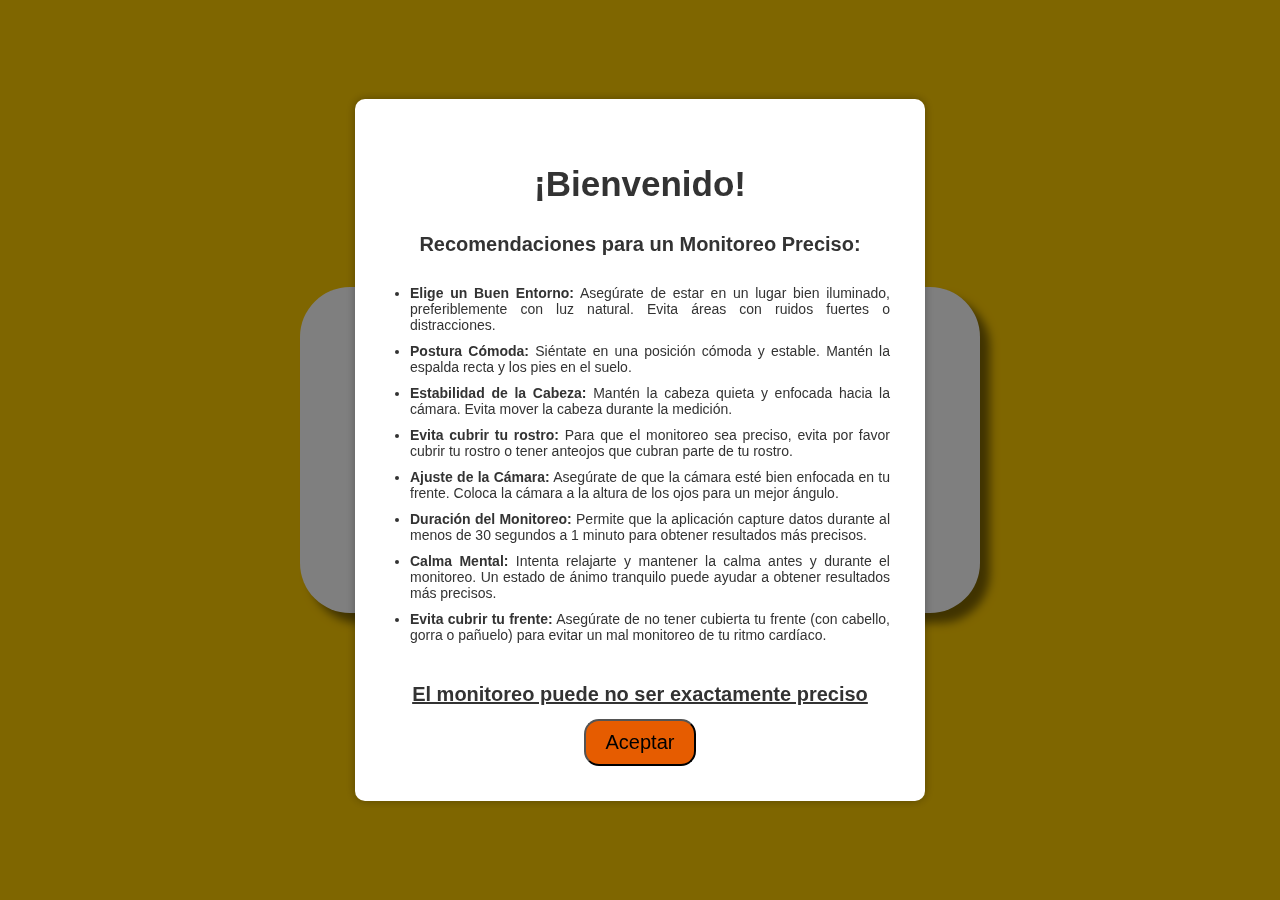
==== index.html @ 093098eb "Add files via upload" ====
<!DOCTYPE html>
<html lang="es">
<head>
    <meta charset="UTF-8">
    <meta name="viewport" content="width=device-width, initial-scale=1.0">
    <title>PRUEBAS</title>
    <link rel="stylesheet" href="CSS/index.css">

    <script src="JS/index.js"></script>
    <script src="JS/Controlador.js"></script>
    <script src="JS/Vista.js"></script>
    <script src="JS/ajax.js"></script>
</head>
<body>
    <div class="inicio">
        <main></main>
    </div>

    <!-- <div class="overlay" id="overlay">
        <div class="popup">
            <button class="clase-btn" id="clasePopup">&times;</button>
            <h2>¡Bienvenido!</h2>
            <p>Por favor, asegúrate de que la cámara esté bien posicionada, etc...</p>
        </div>
    </div> -->

    <!-- <div class="overlay" id="overlay">
        <div class="popup">
            <button class="clase-btn" id="clasePopup">&times;</button>
            <h2><b>¡Bienvenido!</b></h2>
            <h3>Recomendaciones</h3>
            <p>Para obtener los mejores resultados al medir tu ritmo cardíaco,</p>
            <p>asegúrate de estar en un <b>ambiente bien iluminado</b> y</p>
            <p><b>libre de distracciones</b>.</p>
            <p>Siéntate en una posición cómoda y mantén la cabeza <b>estable</b></p>
            <p>mientras la cámara captura tu imagen. Además, asegúrate de tener</p>
            <p>tu frente despejada y libre de tu cabello.</p>
            
            <p>\n</p>

            <p><b>¡Disfruta de tu experiencia!</b></p>

            <p><b><u>Los resultados pueden no siempre serán exactos</u></b></p>
        </div>
    </div> -->

    <div class="overlay" id="overlay">
        <div class="popup">
            <h2>¡Bienvenido!</h2>
            <p><strong>Recomendaciones para un Monitoreo Preciso:</strong></p>
            <ul>
                <li><strong>Elige un Buen Entorno:</strong> Asegúrate de estar en un lugar bien iluminado, preferiblemente con luz natural. Evita áreas con ruidos fuertes o distracciones.</li>
                <li><strong>Postura Cómoda:</strong> Siéntate en una posición cómoda y estable. Mantén la espalda recta y los pies en el suelo.</li>
                <li><strong>Estabilidad de la Cabeza:</strong> Mantén la cabeza quieta y enfocada hacia la cámara. Evita mover la cabeza durante la medición.</li>
                <li><strong>Evita cubrir tu rostro:</strong> Para que el monitoreo sea preciso, evita por favor cubrir tu rostro o tener anteojos que cubran parte de tu rostro.</li>
                <li><strong>Ajuste de la Cámara:</strong> Asegúrate de que la cámara esté bien enfocada en tu frente. Coloca la cámara a la altura de los ojos para un mejor ángulo.</li>
                <li><strong>Duración del Monitoreo:</strong> Permite que la aplicación capture datos durante al menos de 30 segundos a 1 minuto para obtener resultados más precisos.</li>
                <li><strong>Calma Mental:</strong> Intenta relajarte y mantener la calma antes y durante el monitoreo. Un estado de ánimo tranquilo puede ayudar a obtener resultados más precisos.</li>
                <li><strong>Evita cubrir tu frente:</strong> Asegúrate de no tener cubierta tu frente (con cabello, gorra o pañuelo) para evitar un mal monitoreo de tu ritmo cardíaco.</li>
            </ul>

            <p><b><u>El monitoreo puede no ser exactamente preciso</u></b></p>

            <button class="btn-aceptar" id="closePopup">Aceptar</button>
        </div>
    </div>    

</body>
</html>
---- CSS/index.css ----
body {
    margin: 0;
    padding: 0;
    display: flex;
    justify-content: center;
    align-items: center;
    min-height: 100vh;
    background-color: #ffcc00;
    color: #333;
    font-family: Arial, sans-serif;
}

.titulo {
    color: #ff6600;
    font-size: 25px;
}

.inicio {
    background-color: #ffffff; 
    padding: 20px;
    border-radius: 50px;
    text-align: center;
    max-width: 100%;
    width: 50%;
    box-shadow: 10px 10px 10px rgba(0, 0, 0, 0.5);
}

.camara-video {
    position: relative;
    width: 100%;
    max-width: 500px; 
    margin: 15px auto; 
    overflow: hidden;
    border: 1px solid #ff6600; 
    border-radius: 5px;
}

.camara-video video {
    width: 100%; 
    height: auto; 
    display: block; 
}

canvas {
    border: 2px solid red;  /* Borde rojo para verificar si el canvas está en el DOM */
    background-color: lightgray;  /* Color de fondo para visualizar el canvas */
}

.overlay {
    display: flex;
    justify-content: center;  /* Cambiado aquí */
    align-items: center;      /* Asegúrate de que esto esté aquí */
    position: fixed;
    top: 0;
    left: 0;
    width: 100%;
    height: 100%;
    background-color: rgba(0, 0, 0, 0.5);
    z-index: 999;
}

.popup {
    background-color: white;
    border-radius: 10px;
    padding: 35px;
    box-shadow: 0 0 10px rgba(0, 0, 0, 0.3);
    position: relative;
    max-width: 500px;
    width: 90%;
    text-align: center;
    /* align-self: center;  Añadido aquí */

    display: flex;
    flex-direction: column;
    justify-content: center;
    align-items: center;
}

.boton-aceptar {
    margin-top: auto;
    margin: 5px 10px;
    background-color: #ff6600;
    color: white;
    border: none;
    border-radius: 5px;
    cursor: pointer;
    font-size: 16px;
    align-self: center;
}

#closePopup{
    background-color: #e65c00;
    cursor: pointer;
    padding: 10px 20px;
    font-style: bold;
    font-size: 20px;
    border-radius: 15px;
}

#closePopup:hover {
    background-color: #ff6600;
}

.boton-aceptar:hover {
    background-color: #e65c00;
}

.popup h2{
    color: #333;
    margin-bottom: 15px;
    font-size: 35px;
}

.popup p{
    margin: 10px 0;
    font-size: 20px;
    line-height: 1.5;
}

.popup ul{
    list-style: disc;
    padding-left: 20px;
    text-align: left;
}

.popup li{
    margin-bottom: 10px;
    font-size: 14px;
    text-align: justify;
}
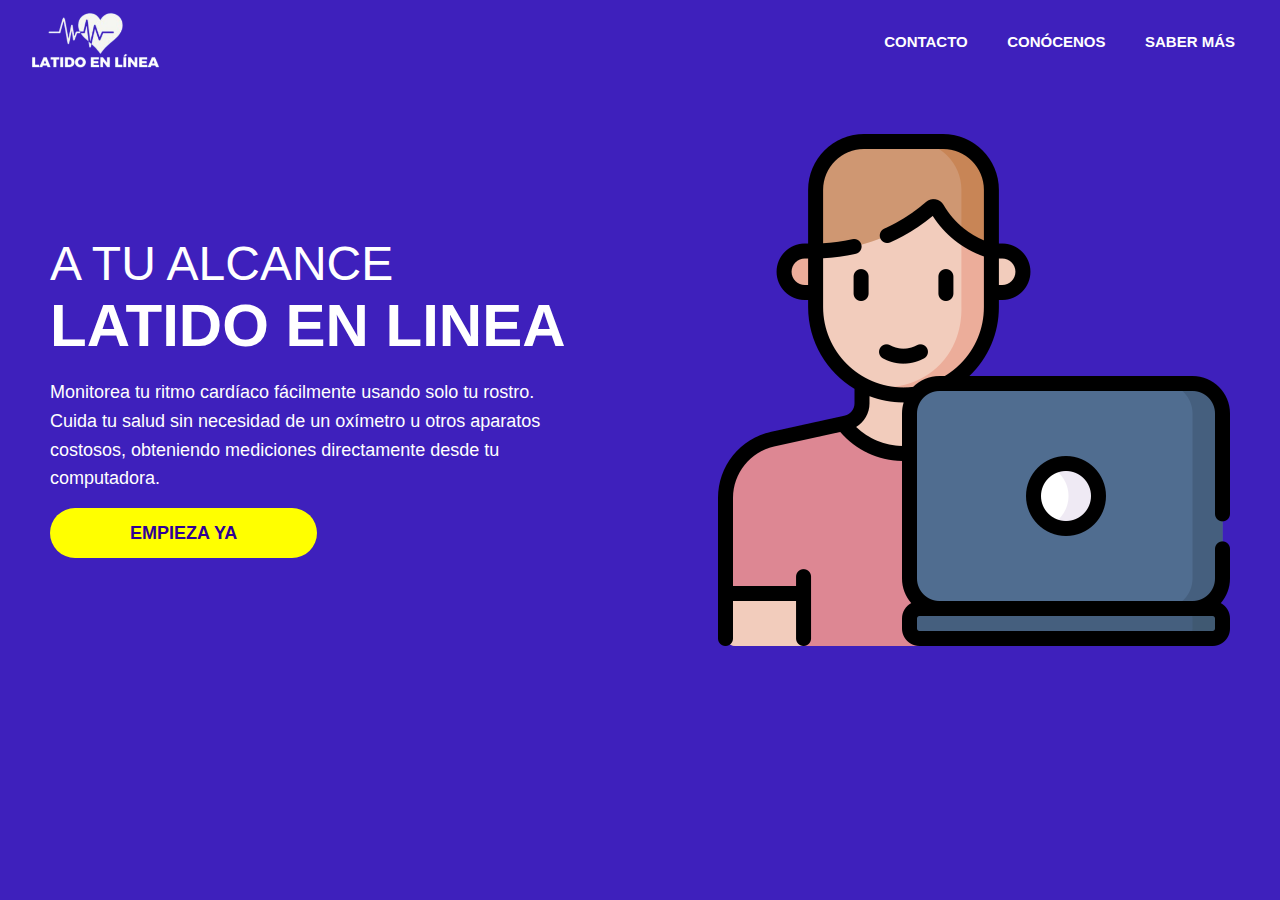
==== commit a510b788: "Add files via upload" ====
--- a/index.html
+++ b/index.html
@@ -3,67 +3,41 @@
 <head>
     <meta charset="UTF-8">
     <meta name="viewport" content="width=device-width, initial-scale=1.0">
-    <title>PRUEBAS</title>
+    <title>INICIO</title>
     <link rel="stylesheet" href="CSS/index.css">
-
-    <script src="JS/index.js"></script>
-    <script src="JS/Controlador.js"></script>
-    <script src="JS/Vista.js"></script>
-    <script src="JS/ajax.js"></script>
+    <link rel="icon" href="IMG/imagen-index.png" type="image/x-icon">
 </head>
 <body>
-    <div class="inicio">
-        <main></main>
-    </div>
 
-    <!-- <div class="overlay" id="overlay">
-        <div class="popup">
-            <button class="clase-btn" id="clasePopup">&times;</button>
-            <h2>¡Bienvenido!</h2>
-            <p>Por favor, asegúrate de que la cámara esté bien posicionada, etc...</p>
+    <!-- MENU -->
+
+    <nav>
+        <div class="logo">
+            <img src="IMG/logo.png" alt="Latido en Línea">
         </div>
-    </div> -->
+        <ul class="menu">
+            <!-- <li><a href="">INICIO</a></li> -->
+            <li><a href="contacto.html">CONTACTO</a></li>
+            <li><a href="conocenos.html">CONÓCENOS</a></li>
+            <li><a href="informacion.html">SABER MÁS</a></li>
+        </ul>
+    </nav>
 
-    <!-- <div class="overlay" id="overlay">
-        <div class="popup">
-            <button class="clase-btn" id="clasePopup">&times;</button>
-            <h2><b>¡Bienvenido!</b></h2>
-            <h3>Recomendaciones</h3>
-            <p>Para obtener los mejores resultados al medir tu ritmo cardíaco,</p>
-            <p>asegúrate de estar en un <b>ambiente bien iluminado</b> y</p>
-            <p><b>libre de distracciones</b>.</p>
-            <p>Siéntate en una posición cómoda y mantén la cabeza <b>estable</b></p>
-            <p>mientras la cámara captura tu imagen. Además, asegúrate de tener</p>
-            <p>tu frente despejada y libre de tu cabello.</p>
-            
-            <p>\n</p>
+    <!-- FIN DE MENU -->
 
-            <p><b>¡Disfruta de tu experiencia!</b></p>
-
-            <p><b><u>Los resultados pueden no siempre serán exactos</u></b></p>
+    <!-- INICIO -->
+     
+    <section class="content">
+        <div class="text-content">
+            <h1>A TU ALCANCE</h1>
+            <h2>LATIDO EN LINEA</h2>
+            <p>Monitorea tu ritmo cardíaco fácilmente usando solo tu rostro. Cuida tu salud sin necesidad de un oxímetro u otros aparatos costosos, obteniendo mediciones directamente desde tu computadora.</p>
+            <a href="bpm.html" class="cta-button">EMPIEZA YA</a>
         </div>
-    </div> -->
-
-    <div class="overlay" id="overlay">
-        <div class="popup">
-            <h2>¡Bienvenido!</h2>
-            <p><strong>Recomendaciones para un Monitoreo Preciso:</strong></p>
-            <ul>
-                <li><strong>Elige un Buen Entorno:</strong> Asegúrate de estar en un lugar bien iluminado, preferiblemente con luz natural. Evita áreas con ruidos fuertes o distracciones.</li>
-                <li><strong>Postura Cómoda:</strong> Siéntate en una posición cómoda y estable. Mantén la espalda recta y los pies en el suelo.</li>
-                <li><strong>Estabilidad de la Cabeza:</strong> Mantén la cabeza quieta y enfocada hacia la cámara. Evita mover la cabeza durante la medición.</li>
-                <li><strong>Evita cubrir tu rostro:</strong> Para que el monitoreo sea preciso, evita por favor cubrir tu rostro o tener anteojos que cubran parte de tu rostro.</li>
-                <li><strong>Ajuste de la Cámara:</strong> Asegúrate de que la cámara esté bien enfocada en tu frente. Coloca la cámara a la altura de los ojos para un mejor ángulo.</li>
-                <li><strong>Duración del Monitoreo:</strong> Permite que la aplicación capture datos durante al menos de 30 segundos a 1 minuto para obtener resultados más precisos.</li>
-                <li><strong>Calma Mental:</strong> Intenta relajarte y mantener la calma antes y durante el monitoreo. Un estado de ánimo tranquilo puede ayudar a obtener resultados más precisos.</li>
-                <li><strong>Evita cubrir tu frente:</strong> Asegúrate de no tener cubierta tu frente (con cabello, gorra o pañuelo) para evitar un mal monitoreo de tu ritmo cardíaco.</li>
-            </ul>
-
-            <p><b><u>El monitoreo puede no ser exactamente preciso</u></b></p>
-
-            <button class="btn-aceptar" id="closePopup">Aceptar</button>
+        <div class="image-content">
+            <img src="IMG/imagen-index.png" alt="Latido en Línea">
         </div>
-    </div>    
+    </section>
 
 </body>
 </html>--- a/CSS/index.css
+++ b/CSS/index.css
@@ -1,130 +1,126 @@
-body {
+body{
+    font-family: Arial, sans-serif;
+    background-color: #3e20bc;
     margin: 0;
     padding: 0;
+}
+nav {
+    /* text-align: center; */
     display: flex;
-    justify-content: center;
     align-items: center;
-    min-height: 100vh;
-    background-color: #ffcc00;
-    color: #333;
-    font-family: Arial, sans-serif;
+    justify-content: space-between;
+    padding: 0.1px 20px;
+    position: relative;
 }
 
-.titulo {
-    color: #ff6600;
-    font-size: 25px;
+.menu {
+    list-style-type: none;
+    padding: 0;
+    margin: 0;
+    display: inline-block;
 }
 
-.inicio {
-    background-color: #ffffff; 
-    padding: 20px;
-    border-radius: 50px;
-    text-align: center;
-    max-width: 100%;
-    width: 50%;
-    box-shadow: 10px 10px 10px rgba(0, 0, 0, 0.5);
+.menu li {
+    display: inline;
+    margin-right: 15px;
 }
 
-.camara-video {
+.menu a{
+    text-decoration: none;
+    color: white;
+    font-size: 15px;
     position: relative;
-    width: 100%;
-    max-width: 500px; 
-    margin: 15px auto; 
-    overflow: hidden;
-    border: 1px solid #ff6600; 
-    border-radius: 5px;
+    padding: 10px;
+    font-weight: 800;
 }
 
-.camara-video video {
-    width: 100%; 
-    height: auto; 
-    display: block; 
+.menu a::after {
+    content: '';
+    position: absolute;
+    left: 0;
+    bottom: 0;
+    width: 100%;
+    height: 3px;
+    background-color: yellow;
+    transform: scaleX(0);
+    transform-origin: right;
+    transition: transform 0.3s ease-in-out;
 }
 
-canvas {
-    border: 2px solid red;  /* Borde rojo para verificar si el canvas está en el DOM */
-    background-color: lightgray;  /* Color de fondo para visualizar el canvas */
+.menu a:hover::after, .menu a.active::after {
+    transform: scaleX(1);
+    transform-origin: left;
 }
 
-.overlay {
-    display: flex;
-    justify-content: center;  /* Cambiado aquí */
-    align-items: center;      /* Asegúrate de que esto esté aquí */
-    position: fixed;
-    top: 0;
-    left: 0;
-    width: 100%;
-    height: 100%;
-    background-color: rgba(0, 0, 0, 0.5);
-    z-index: 999;
+.menu a:hover {
+    color: rgb(137, 137, 1)
 }
 
-.popup {
-    background-color: white;
-    border-radius: 10px;
-    padding: 35px;
-    box-shadow: 0 0 10px rgba(0, 0, 0, 0.3);
-    position: relative;
-    max-width: 500px;
-    width: 90%;
-    text-align: center;
-    /* align-self: center;  Añadido aquí */
-
-    display: flex;
-    flex-direction: column;
-    justify-content: center;
-    align-items: center;
+.logo img {
+    width: 150px; /* Ajusta el tamaño del logo según sea necesario */
+    height: auto;
 }
 
-.boton-aceptar {
-    margin-top: auto;
-    margin: 5px 10px;
-    background-color: #ff6600;
-    color: white;
-    border: none;
-    border-radius: 5px;
-    cursor: pointer;
-    font-size: 16px;
-    align-self: center;
+.content{
+    display: flex;
+    justify-content: space-between;
+    align-items: center;
+    padding: 50px;
+    max-width: 1200px;
+    margin: 0 auto;
 }
 
-#closePopup{
-    background-color: #e65c00;
-    cursor: pointer;
-    padding: 10px 20px;
-    font-style: bold;
-    font-size: 20px;
-    border-radius: 15px;
+.text-content{
+    flex: 1;
 }
 
-#closePopup:hover {
-    background-color: #ff6600;
+.text-content h1{
+    font-size: 48px;
+    color: white;
+    margin-bottom: 20px;
+    font-weight: 5;
+    margin: 0;
 }
 
-.boton-aceptar:hover {
-    background-color: #e65c00;
+.text-content h2{
+    font-size: 60px;
+    margin-bottom: 20px;
+    color: white;
+    font-weight: 800;
+    margin: 0;
 }
 
-.popup h2{
-    color: #333;
-    margin-bottom: 15px;
-    font-size: 35px;
+.text-content p {
+    font-size: 18px;
+    margin-bottom: 30px;
+    line-height: 1.6;
+    max-width: 500px;
+    color: white;
 }
 
-.popup p{
-    margin: 10px 0;
-    font-size: 20px;
-    line-height: 1.5;
+.image-content {
+    flex: 1;
+    display: flex;
+    justify-content: flex-end;
 }
 
-.popup ul{
-    list-style: disc;
-    padding-left: 20px;
-    text-align: left;
+.image-content img {
+    max-width: 100%;
+    height: auto;
 }
 
-.popup li{
-    margin-bottom: 10px;
-    font-size: 14px;
-    text-align: justify;
+.cta-button {
+    text-decoration: none;
+    background-color: yellow;
+    color: #2e0096;
+    border: none;
+    padding: 15px 80px;
+    font-size: 18px;
+    font-weight: bold;
+    cursor: pointer;
+    border-radius: 30px;
 }
+
+.cta-button:hover{
+    background-color: rgb(173, 186, 0);
+}